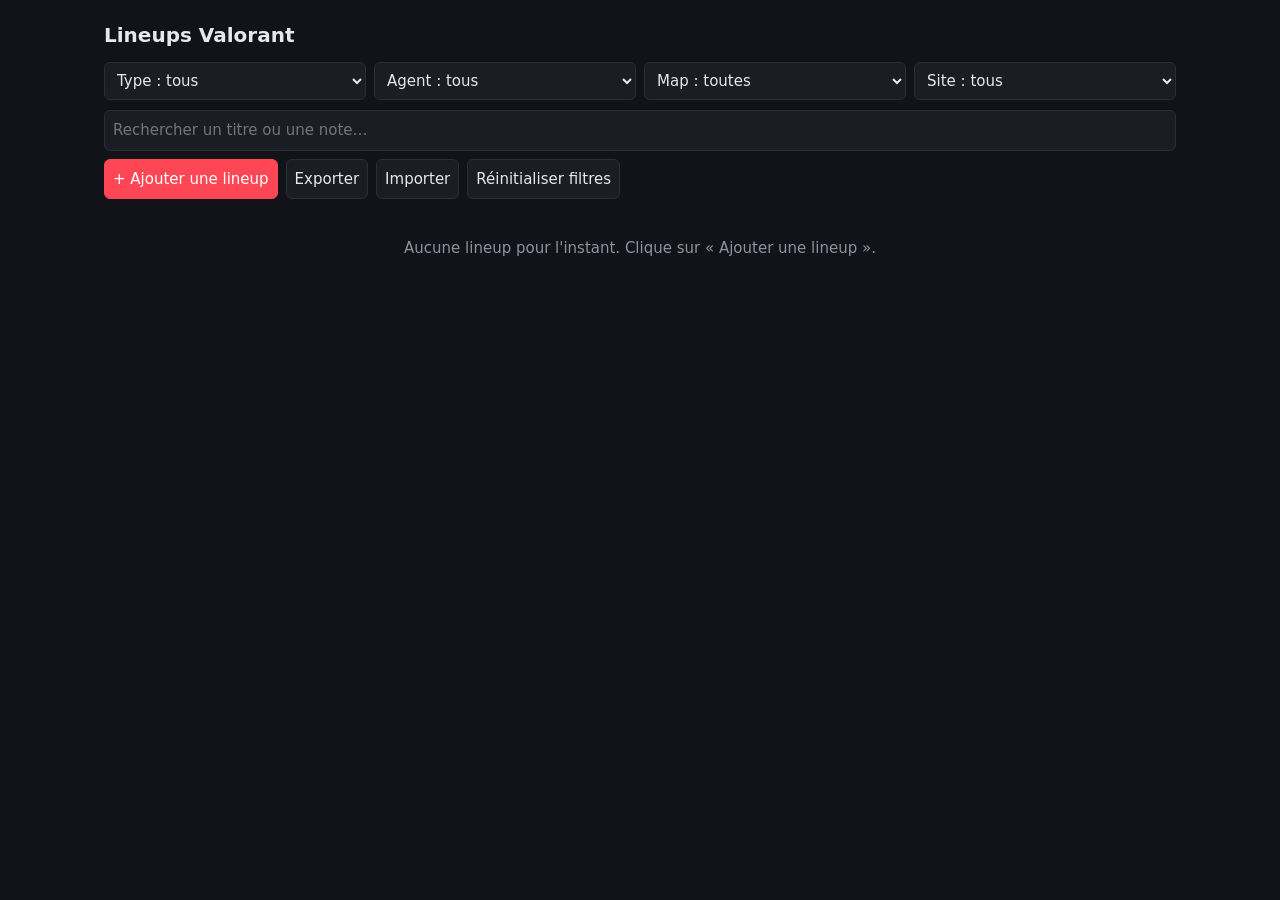
==== index.html @ 7e32803d "Add files via upload" ====
<!DOCTYPE html>
<html lang="fr"><head><meta charset="utf-8">
<meta name="viewport" content="width=device-width,initial-scale=1">
<title>Lineups Valorant</title>
<link rel="stylesheet" href="style.css?v=3">
</head><body>
<h1>Lineups Valorant</h1>

<div class="bar">
 <select id="fType"></select><select id="fAgent"></select>
 <select id="fMap"></select><select id="fSite"></select>
</div>
<input id="q" placeholder="Rechercher un titre ou une note…">
<div class="row">
 <button class="p" id="add">+ Ajouter une lineup</button>
 <button id="exp">Exporter</button>
 <button id="imp">Importer</button>
 <button id="rst">Réinitialiser filtres</button>
 <input type="file" id="impf" accept=".json" hidden>
</div>
<div id="warn" class="err" hidden></div>
<div id="out"></div>
<div id="lb" hidden><img alt=""></div>

<dialog id="dlg"><div>
 <label>Titre</label><input id="fTitle" maxlength="80" placeholder="ex : Molly depuis le spawn vers Heaven">
 <label>Type</label><select id="eType"></select>
 <label>Agent(s)</label><div class="chips" id="eAgents"></div>
 <label>Map</label><select id="eMap"></select>
 <label>Site</label><select id="eSite"></select>
 <label>Jump Boost</label>
 <div class="chips"><label><input type="checkbox" id="eJump"> Nécessite un Jump Boost</label></div>
 <label>Timer (optionnel)</label><input id="eTimer" placeholder="ex : 1:20 ou 45" maxlength="5">
 <label>Notes (position, visée, repères…)</label><textarea id="eNote" rows="4"></textarea>
 <label>Lien (vidéo, optionnel)</label><input id="eLink" type="url" placeholder="https://…">
 <label>Images (optionnel, plusieurs possibles)</label>
 <label class="drop" id="drop">Déposer des images ici, coller (Ctrl+V) ou toucher pour choisir<input id="eImg" type="file" accept="image/*" multiple hidden></label>
 <div id="thumbs"></div>
 <div id="err" class="err"></div>
 <div class="row"><button class="p" id="save">Enregistrer</button><button id="cancel">Annuler</button></div>
</div></dialog>
<script src="data.js?v=3"></script>
<script src="app.js?v=3"></script>
</body></html>
---- style.css ----
:root{--bg:#111318;--card:#1a1d24;--line:#2a2e38;--tx:#e6e8ec;--mu:#8b92a1;--ac:#ff4655}
*{box-sizing:border-box}
body{margin:0;background:var(--bg);color:var(--tx);font:15px/1.5 system-ui,sans-serif;padding:14px;max-width:1100px;margin:auto}
h1{font-size:20px;margin:6px 0 12px}
h2{font-size:17px;margin:24px 0 4px;border-bottom:1px solid var(--line);padding-bottom:4px;color:var(--ac)}
h3{font-size:14px;margin:14px 0 6px;color:var(--mu);text-transform:uppercase;letter-spacing:.05em}
.bar{display:grid;grid-template-columns:repeat(auto-fit,minmax(130px,1fr));gap:8px;margin-bottom:10px}
select,input,textarea,button{font:inherit;color:var(--tx);background:var(--card);border:1px solid var(--line);border-radius:6px;padding:8px;width:100%}
button{cursor:pointer;width:auto}
button.p{background:var(--ac);border-color:var(--ac);color:#fff}
.row{display:flex;gap:8px;flex-wrap:wrap;margin:8px 0}
.grid{display:grid;grid-template-columns:repeat(auto-fill,minmax(250px,1fr));gap:10px}
.card{background:var(--card);border:1px solid var(--line);border-radius:8px;padding:10px;overflow:hidden}
.stripe{display:flex;height:4px;margin:-10px -10px 8px}.stripe span{flex:1}
.card h4{margin:0 0 6px;font-size:15px}
.card img{width:100%;border-radius:6px;margin:6px 0;cursor:pointer}
.b{display:inline-block;font-size:12px;border:1px solid var(--line);border-radius:4px;padding:1px 7px;margin:0 4px 4px 0;color:var(--mu)}
.b.t{color:var(--ac);border-color:var(--ac)}
.b.j{color:#7ad37a;border-color:#7ad37a}
.n{color:var(--mu);font-size:13px;white-space:pre-wrap}
.card a{color:var(--ac);font-size:13px}
.card .act{display:flex;gap:6px;margin-top:6px}
.card .act button{padding:3px 10px;font-size:12px}
dialog{background:var(--bg);color:var(--tx);border:1px solid var(--line);border-radius:10px;max-width:520px;width:94%;padding:14px;max-height:92vh;overflow:auto}
dialog::backdrop{background:rgba(0,0,0,.7)}
label{display:block;font-size:13px;color:var(--mu);margin:10px 0 3px}
.chips{display:flex;flex-wrap:wrap;gap:6px}
.chips label{margin:0;display:flex;align-items:center;gap:4px;color:var(--tx);border:1px solid var(--line);border-radius:6px;padding:4px 8px}
.chips input{width:auto}
.empty{color:var(--mu);text-align:center;padding:30px 0}
.err{color:#ff6b6b;font-size:13px;margin:6px 0}
.drop{border:1px dashed var(--line);border-radius:6px;padding:14px;text-align:center;cursor:pointer}
.drop.over{border-color:var(--ac);color:var(--tx)}
#thumbs{display:flex;flex-wrap:wrap;gap:6px;margin-top:6px}
.th{position:relative}.th img{width:72px;height:72px;object-fit:cover;border-radius:6px;display:block}
.th button{position:absolute;top:2px;right:2px;padding:0 6px;line-height:18px;font-size:14px;background:rgba(0,0,0,.7)}
.gal{display:grid;grid-template-columns:repeat(auto-fill,minmax(100px,1fr));gap:4px;margin:6px 0}
.gal img{margin:0;aspect-ratio:4/3;object-fit:cover}
.gal.one{grid-template-columns:1fr}.gal.one img{aspect-ratio:auto}
#lb{position:fixed;inset:0;background:rgba(0,0,0,.92);display:flex;align-items:center;justify-content:center;z-index:9;padding:8px}
#lb[hidden]{display:none}#lb img{max-width:100%;max-height:100%}
.tm{font-size:13px;margin-top:4px}
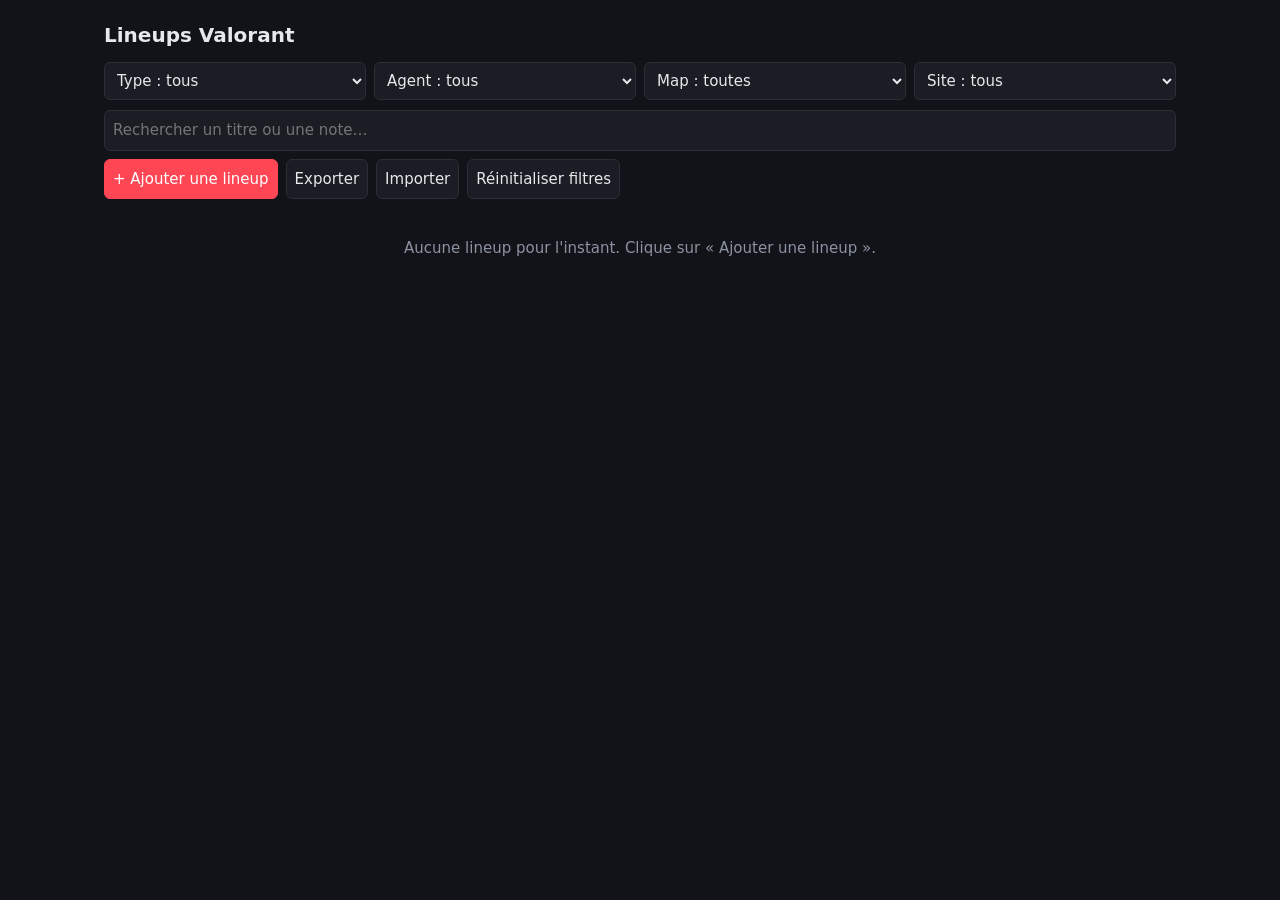
==== commit 87473293: "Add files via upload" ====
--- a/index.html
+++ b/index.html
@@ -2,7 +2,7 @@
 <html lang="fr"><head><meta charset="utf-8">
 <meta name="viewport" content="width=device-width,initial-scale=1">
 <title>Lineups Valorant</title>
-<link rel="stylesheet" href="style.css?v=3">
+<link rel="stylesheet" href="style.css?v=5">
 </head><body>
 <h1>Lineups Valorant</h1>
 
@@ -30,7 +30,7 @@
  <label>Site</label><select id="eSite"></select>
  <label>Jump Boost</label>
  <div class="chips"><label><input type="checkbox" id="eJump"> Nécessite un Jump Boost</label></div>
- <label>Timer (optionnel)</label><input id="eTimer" placeholder="ex : 1:20 ou 45" maxlength="5">
+ <label>Time en secondes (optionnel)</label><input id="eTimer" placeholder="ex : 45" inputmode="numeric" maxlength="4">
  <label>Notes (position, visée, repères…)</label><textarea id="eNote" rows="4"></textarea>
  <label>Lien (vidéo, optionnel)</label><input id="eLink" type="url" placeholder="https://…">
  <label>Images (optionnel, plusieurs possibles)</label>
@@ -39,6 +39,6 @@
  <div id="err" class="err"></div>
  <div class="row"><button class="p" id="save">Enregistrer</button><button id="cancel">Annuler</button></div>
 </div></dialog>
-<script src="data.js?v=3"></script>
-<script src="app.js?v=3"></script>
+<script src="data.js?v=5"></script>
+<script src="app.js?v=5"></script>
 </body></html>
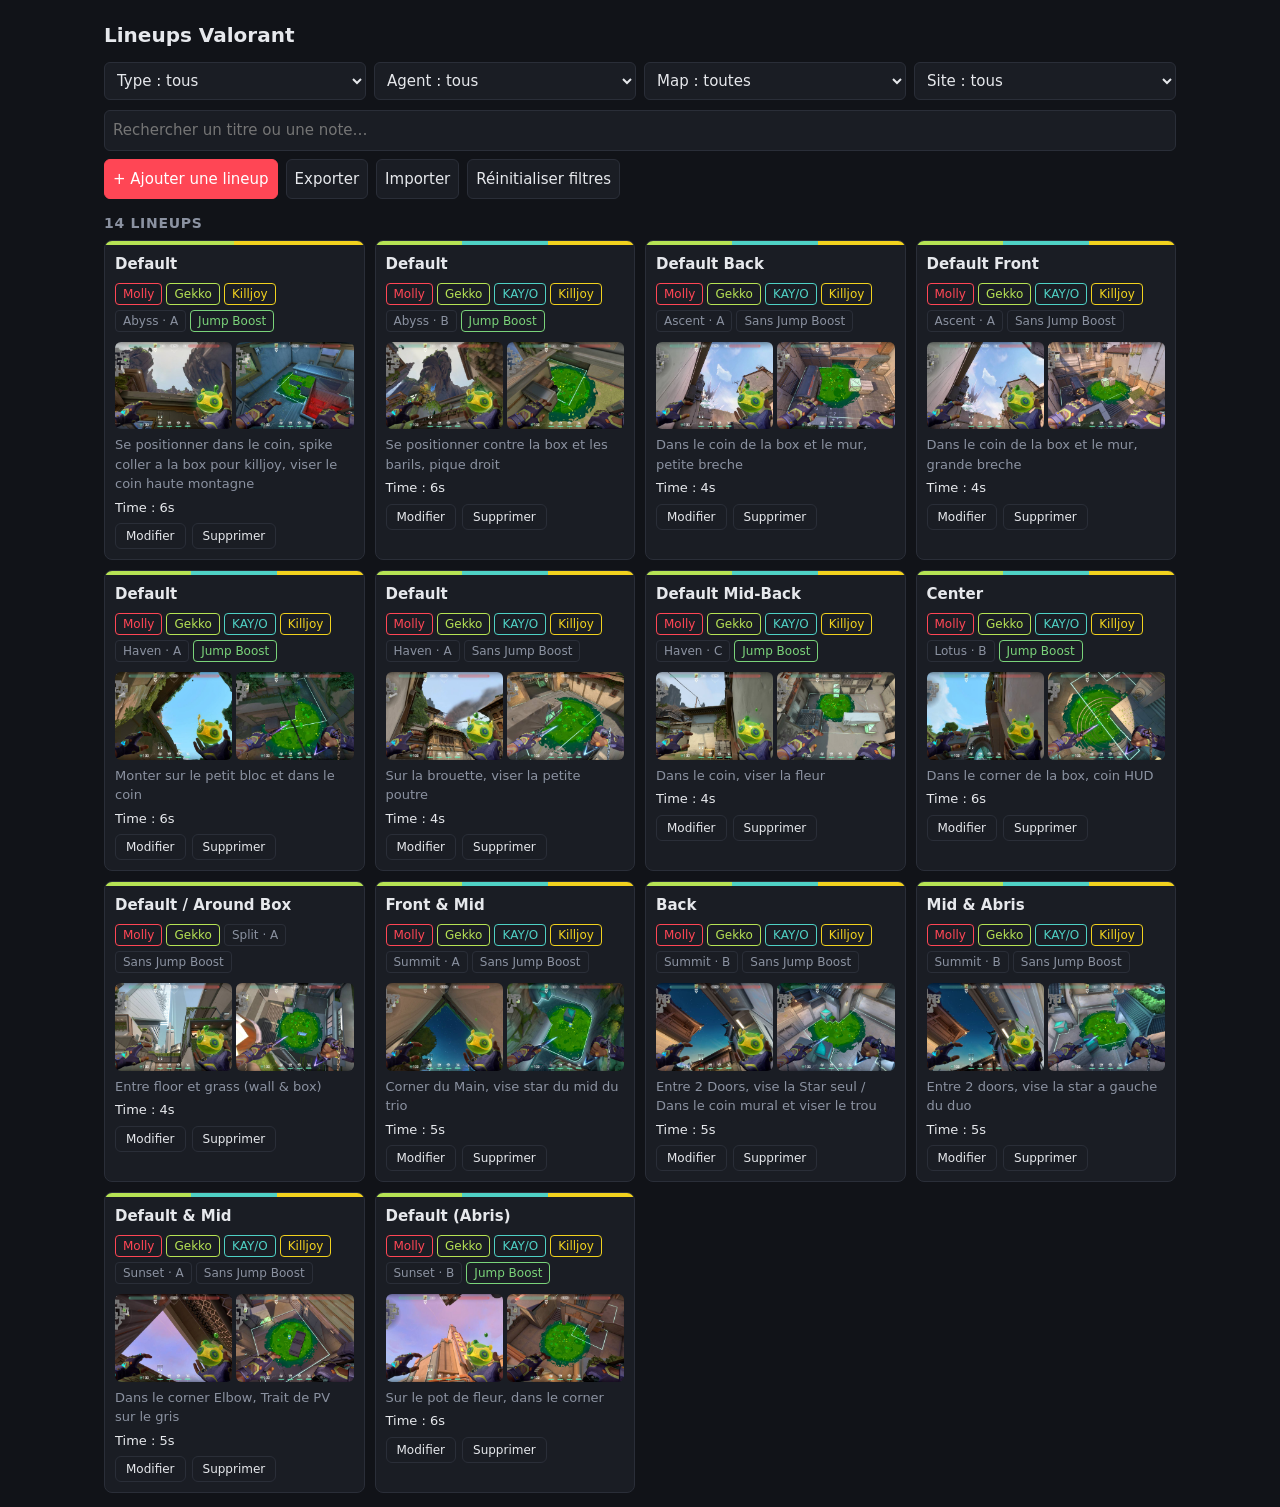
==== commit 3541a986: "Add files via upload" ====
--- a/index.html
+++ b/index.html
@@ -2,7 +2,7 @@
 <html lang="fr"><head><meta charset="utf-8">
 <meta name="viewport" content="width=device-width,initial-scale=1">
 <title>Lineups Valorant</title>
-<link rel="stylesheet" href="style.css?v=5">
+<link rel="stylesheet" href="style.css?v=6">
 </head><body>
 <h1>Lineups Valorant</h1>
 
@@ -39,6 +39,6 @@
  <div id="err" class="err"></div>
  <div class="row"><button class="p" id="save">Enregistrer</button><button id="cancel">Annuler</button></div>
 </div></dialog>
-<script src="data.js?v=5"></script>
-<script src="app.js?v=5"></script>
+<script src="data.js?v=6"></script>
+<script src="app.js?v=6"></script>
 </body></html>
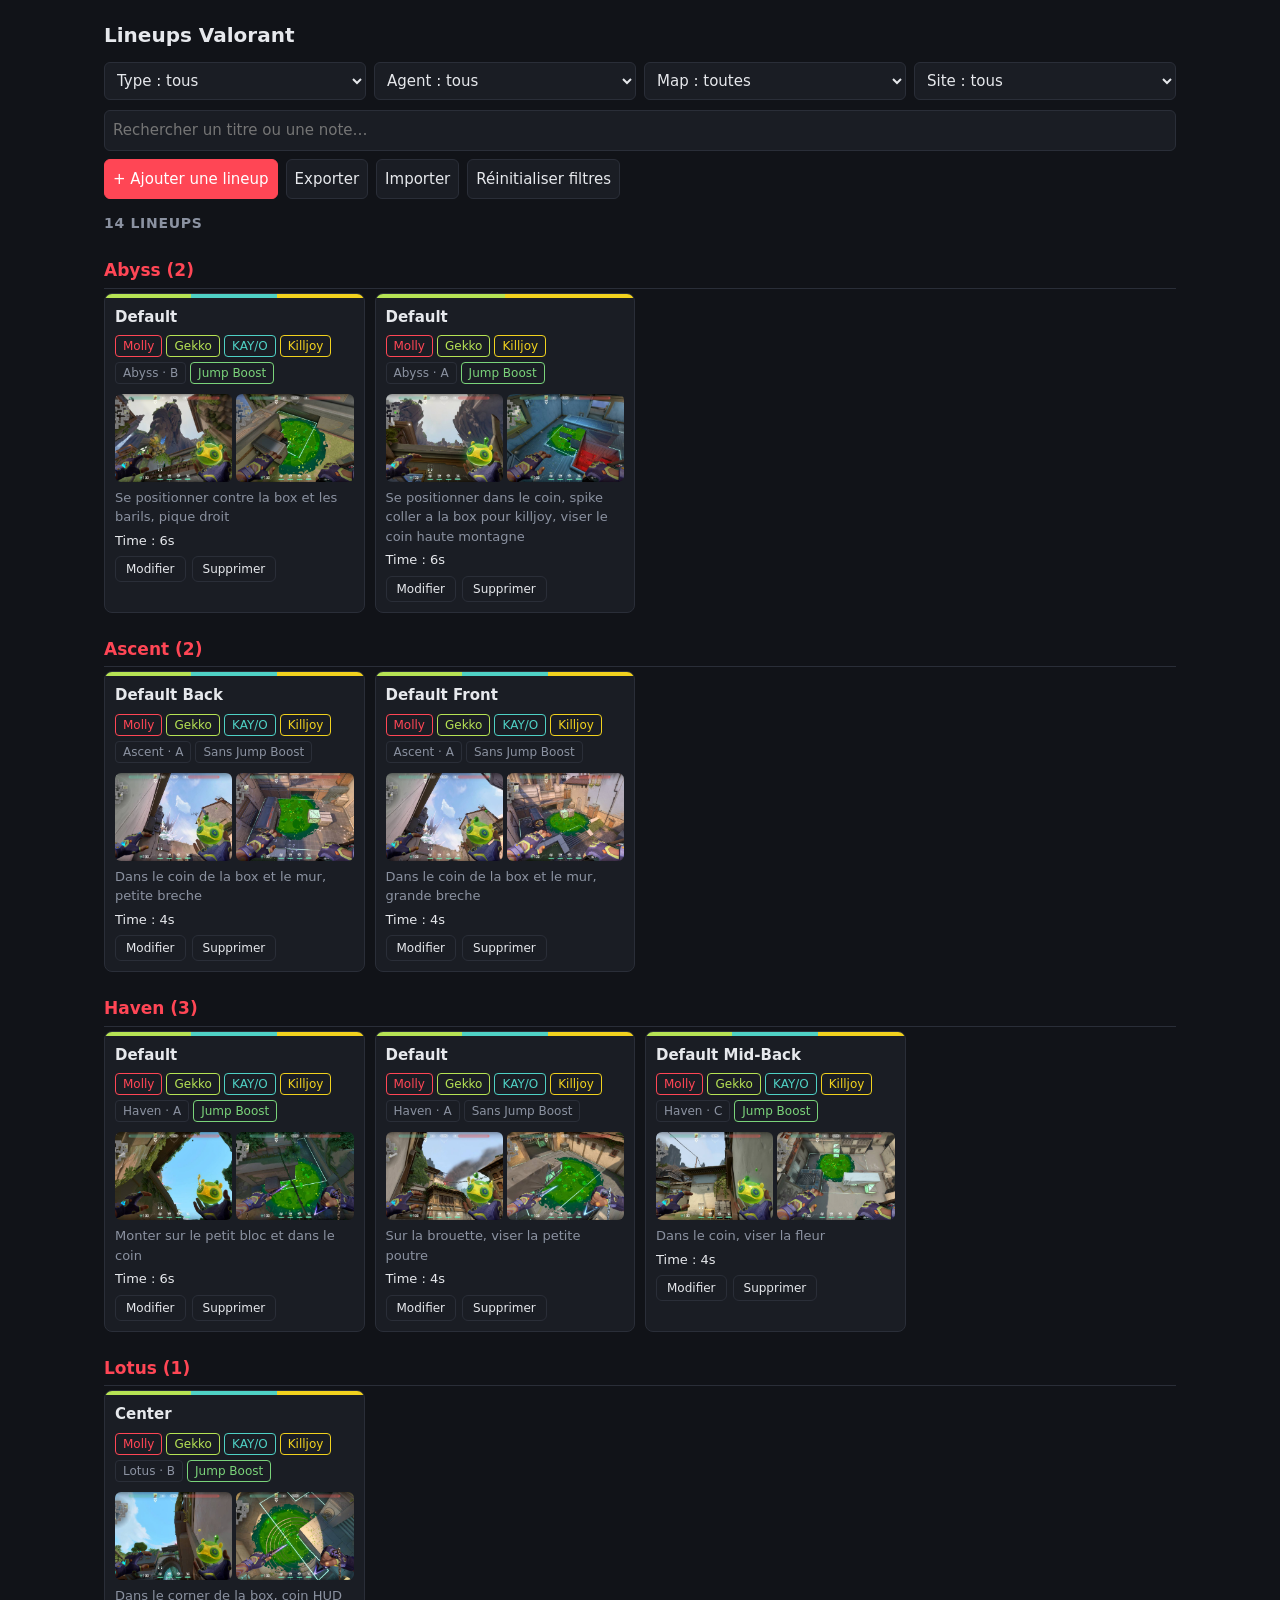
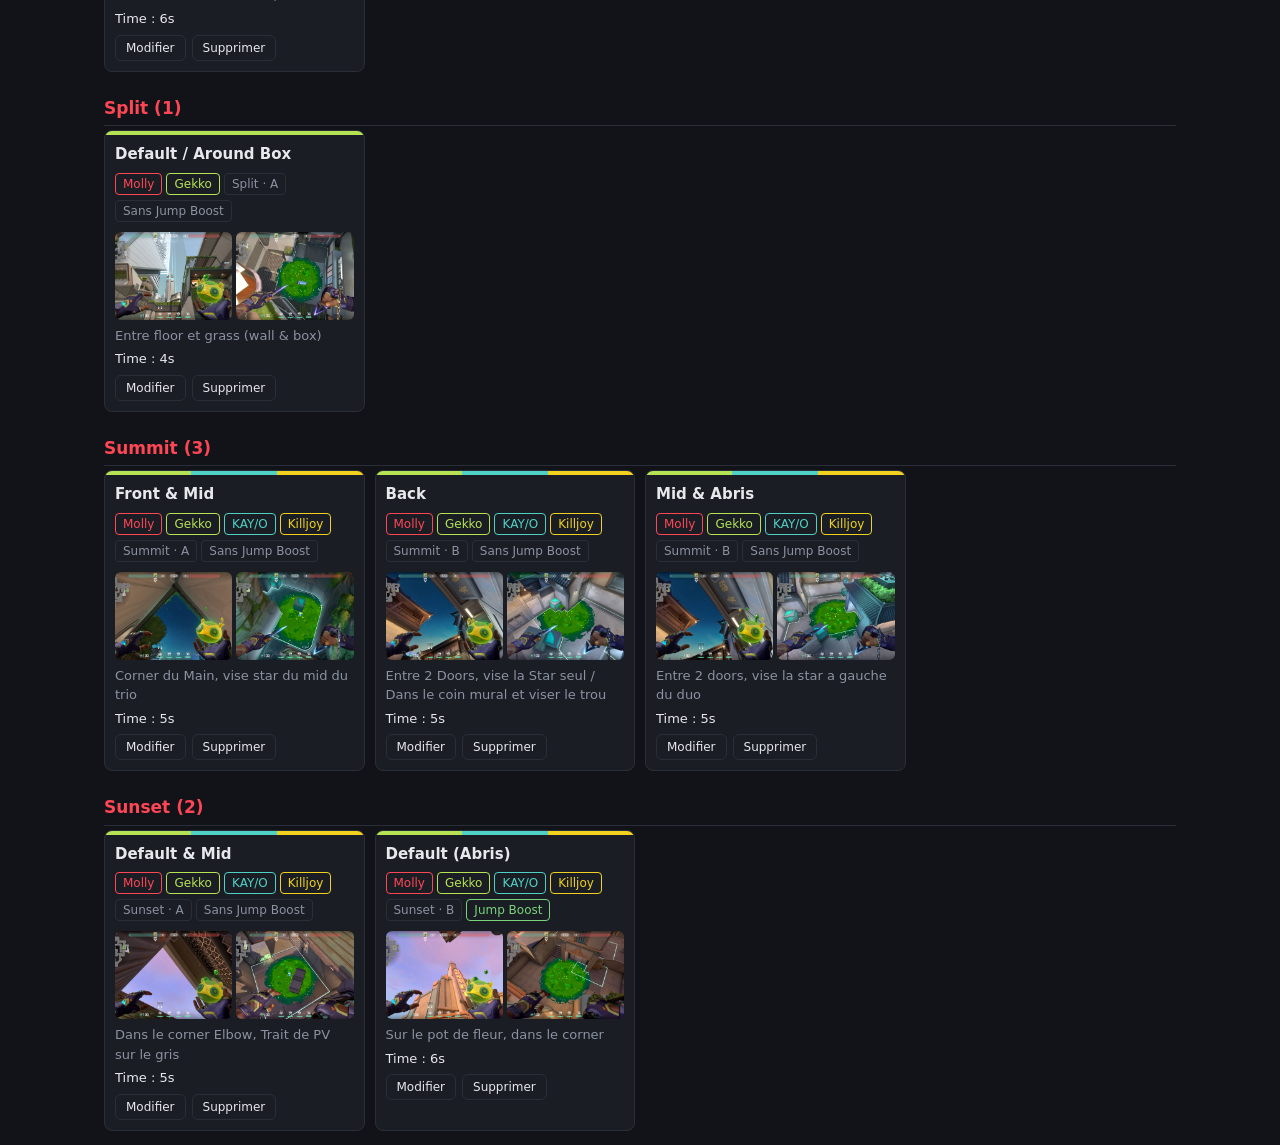
==== commit 71ac8306: "Add files via upload" ====
--- a/index.html
+++ b/index.html
@@ -2,7 +2,7 @@
 <html lang="fr"><head><meta charset="utf-8">
 <meta name="viewport" content="width=device-width,initial-scale=1">
 <title>Lineups Valorant</title>
-<link rel="stylesheet" href="style.css?v=6">
+<link rel="stylesheet" href="style.css?v=8">
 </head><body>
 <h1>Lineups Valorant</h1>
 
@@ -20,6 +20,7 @@
 </div>
 <div id="warn" class="err" hidden></div>
 <div id="out"></div>
+<div id="dv" hidden><div class="dvin"><div class="dvbar"><button id="dvx" type="button">Fermer</button></div><div id="dvc"></div></div></div>
 <div id="lb" hidden><img alt=""></div>
 
 <dialog id="dlg"><div>
@@ -39,6 +40,6 @@
  <div id="err" class="err"></div>
  <div class="row"><button class="p" id="save">Enregistrer</button><button id="cancel">Annuler</button></div>
 </div></dialog>
-<script src="data.js?v=6"></script>
-<script src="app.js?v=6"></script>
+<script src="data.js?v=8"></script>
+<script src="app.js?v=8"></script>
 </body></html>
--- a/style.css
+++ b/style.css
@@ -40,3 +40,10 @@
 #lb{position:fixed;inset:0;background:rgba(0,0,0,.92);display:flex;align-items:center;justify-content:center;z-index:9;padding:8px}
 #lb[hidden]{display:none}#lb img{max-width:100%;max-height:100%}
 .tm{font-size:13px;margin-top:4px}
+.card:not(.big){cursor:pointer}
+.card.big h4{font-size:18px}
+.gal.big{grid-template-columns:1fr}.gal.big img{aspect-ratio:auto;cursor:zoom-in}
+#dv{position:fixed;inset:0;background:rgba(0,0,0,.85);z-index:8;overflow:auto;padding:10px}
+#dv[hidden]{display:none}
+.dvin{max-width:760px;margin:0 auto}
+.dvbar{position:sticky;top:0;text-align:right;padding:2px 0 8px;z-index:1}
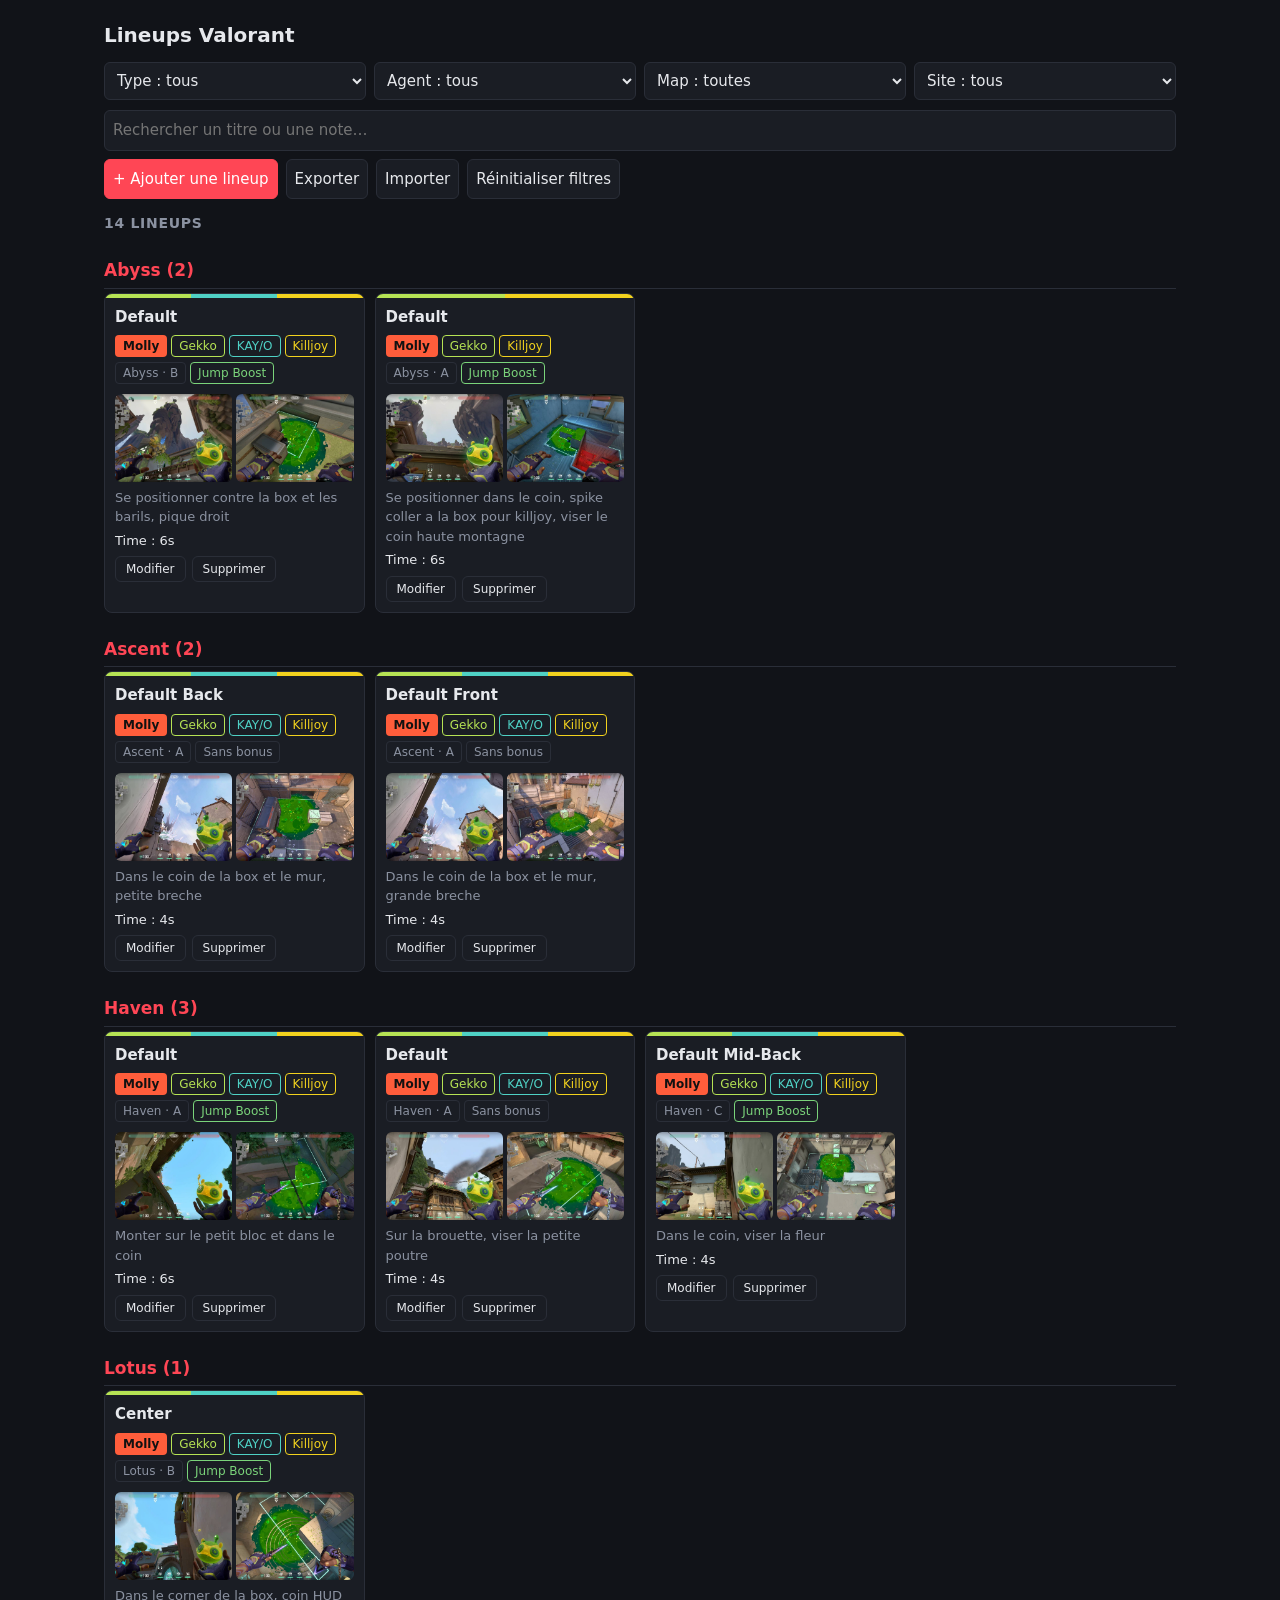
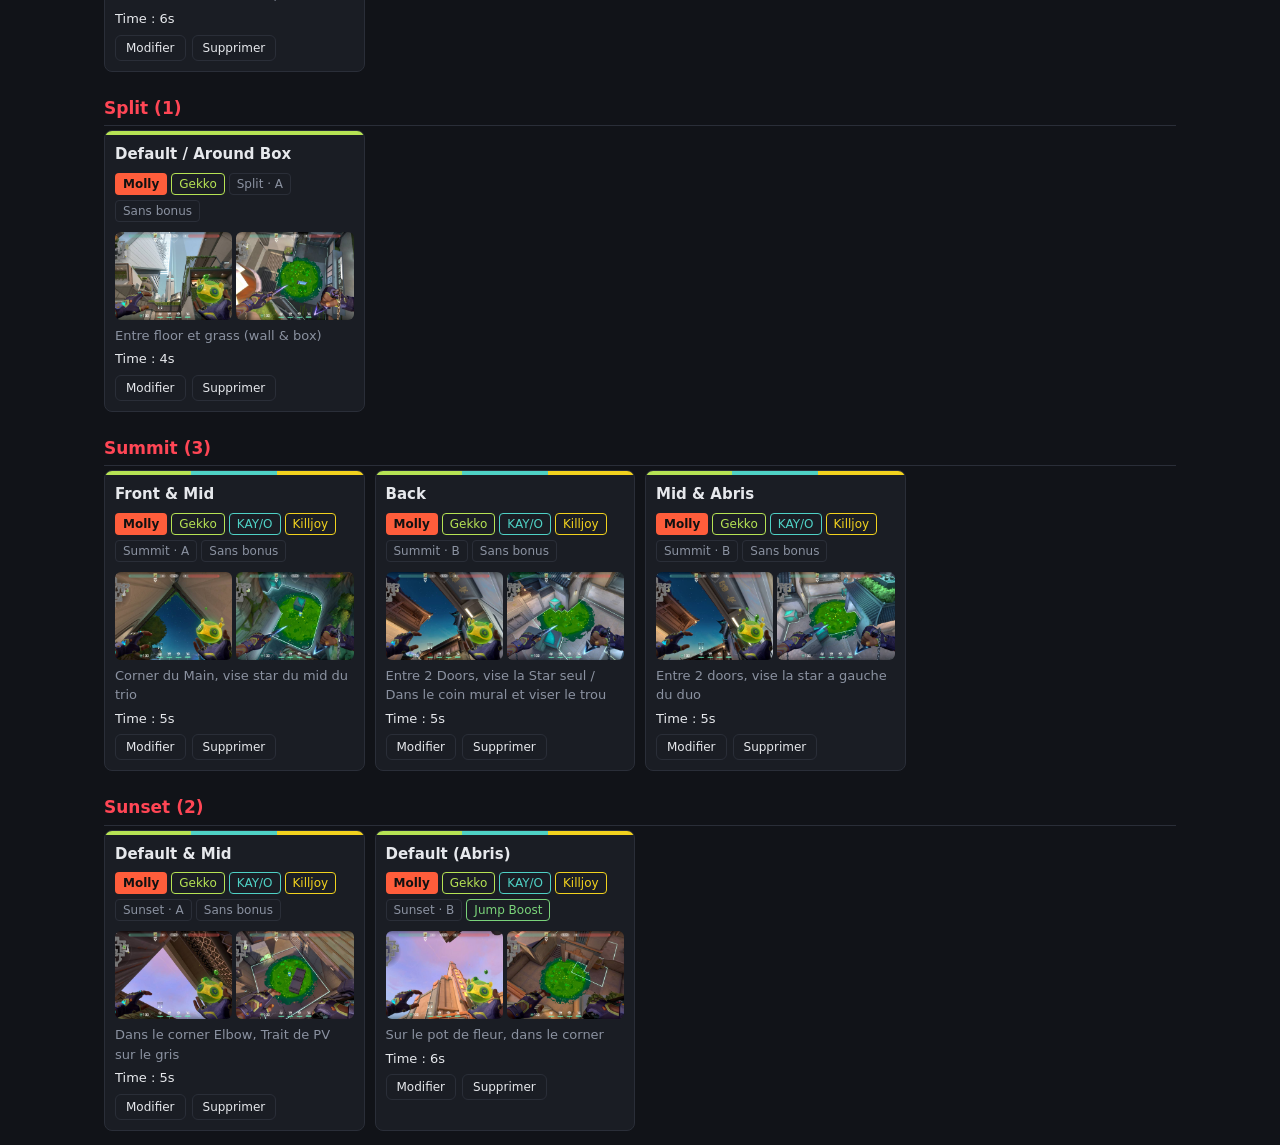
==== commit ca6cd339: "Add files via upload" ====
--- a/index.html
+++ b/index.html
@@ -2,7 +2,7 @@
 <html lang="fr"><head><meta charset="utf-8">
 <meta name="viewport" content="width=device-width,initial-scale=1">
 <title>Lineups Valorant</title>
-<link rel="stylesheet" href="style.css?v=8">
+<link rel="stylesheet" href="style.css?v=9">
 </head><body>
 <h1>Lineups Valorant</h1>
 
@@ -25,21 +25,23 @@
 
 <dialog id="dlg"><div>
  <label>Titre</label><input id="fTitle" maxlength="80" placeholder="ex : Molly depuis le spawn vers Heaven">
- <label>Type</label><select id="eType"></select>
+ <label>Type</label><div class="chips" id="eType"></div>
  <label>Agent(s)</label><div class="chips" id="eAgents"></div>
  <label>Map</label><select id="eMap"></select>
  <label>Site</label><select id="eSite"></select>
- <label>Jump Boost</label>
- <div class="chips"><label><input type="checkbox" id="eJump"> Nécessite un Jump Boost</label></div>
+ <label>Bonus</label>
+ <div class="chips"><label><input type="checkbox" id="eJump"> Nécessite un Jump Boost</label><label><input type="checkbox" id="eSpeed"> Nécessite un Speed Boost</label></div>
  <label>Time en secondes (optionnel)</label><input id="eTimer" placeholder="ex : 45" inputmode="numeric" maxlength="4">
  <label>Notes (position, visée, repères…)</label><textarea id="eNote" rows="4"></textarea>
- <label>Lien (vidéo, optionnel)</label><input id="eLink" type="url" placeholder="https://…">
+ <label>Lien (optionnel) : https://… ou videos/nom.mp4</label><input id="eLink" placeholder="https://… ou videos/nom.mp4">
+ <label>Vidéo .mp4 (optionnel)</label><label class="drop">Toucher pour choisir une vidéo .mp4<input id="eVid" type="file" accept="video/mp4,.mp4" hidden></label>
+ <div id="vinfo" class="n"></div>
  <label>Images (optionnel, plusieurs possibles)</label>
  <label class="drop" id="drop">Déposer des images ici, coller (Ctrl+V) ou toucher pour choisir<input id="eImg" type="file" accept="image/*" multiple hidden></label>
  <div id="thumbs"></div>
  <div id="err" class="err"></div>
  <div class="row"><button class="p" id="save">Enregistrer</button><button id="cancel">Annuler</button></div>
 </div></dialog>
-<script src="data.js?v=8"></script>
-<script src="app.js?v=8"></script>
+<script src="data.js?v=9"></script>
+<script src="app.js?v=9"></script>
 </body></html>
--- a/style.css
+++ b/style.css
@@ -15,7 +15,7 @@
 .card h4{margin:0 0 6px;font-size:15px}
 .card img{width:100%;border-radius:6px;margin:6px 0;cursor:pointer}
 .b{display:inline-block;font-size:12px;border:1px solid var(--line);border-radius:4px;padding:1px 7px;margin:0 4px 4px 0;color:var(--mu)}
-.b.t{color:var(--ac);border-color:var(--ac)}
+.b.t{color:#111;border-color:transparent;font-weight:600}
 .b.j{color:#7ad37a;border-color:#7ad37a}
 .n{color:var(--mu);font-size:13px;white-space:pre-wrap}
 .card a{color:var(--ac);font-size:13px}
@@ -47,3 +47,7 @@
 #dv[hidden]{display:none}
 .dvin{max-width:760px;margin:0 auto}
 .dvbar{position:sticky;top:0;text-align:right;padding:2px 0 8px;z-index:1}
+.vw{position:relative;margin:6px 0}
+.vid{width:100%;border-radius:6px;display:block;background:#000;max-height:60vh}
+.vw:not(.big)::after{content:"\25B6";position:absolute;left:50%;top:50%;transform:translate(-50%,-50%);color:#fff;background:rgba(0,0,0,.55);border-radius:50%;width:44px;height:44px;line-height:44px;text-align:center;pointer-events:none}
+#vinfo button{padding:2px 8px;font-size:12px;margin-left:6px}
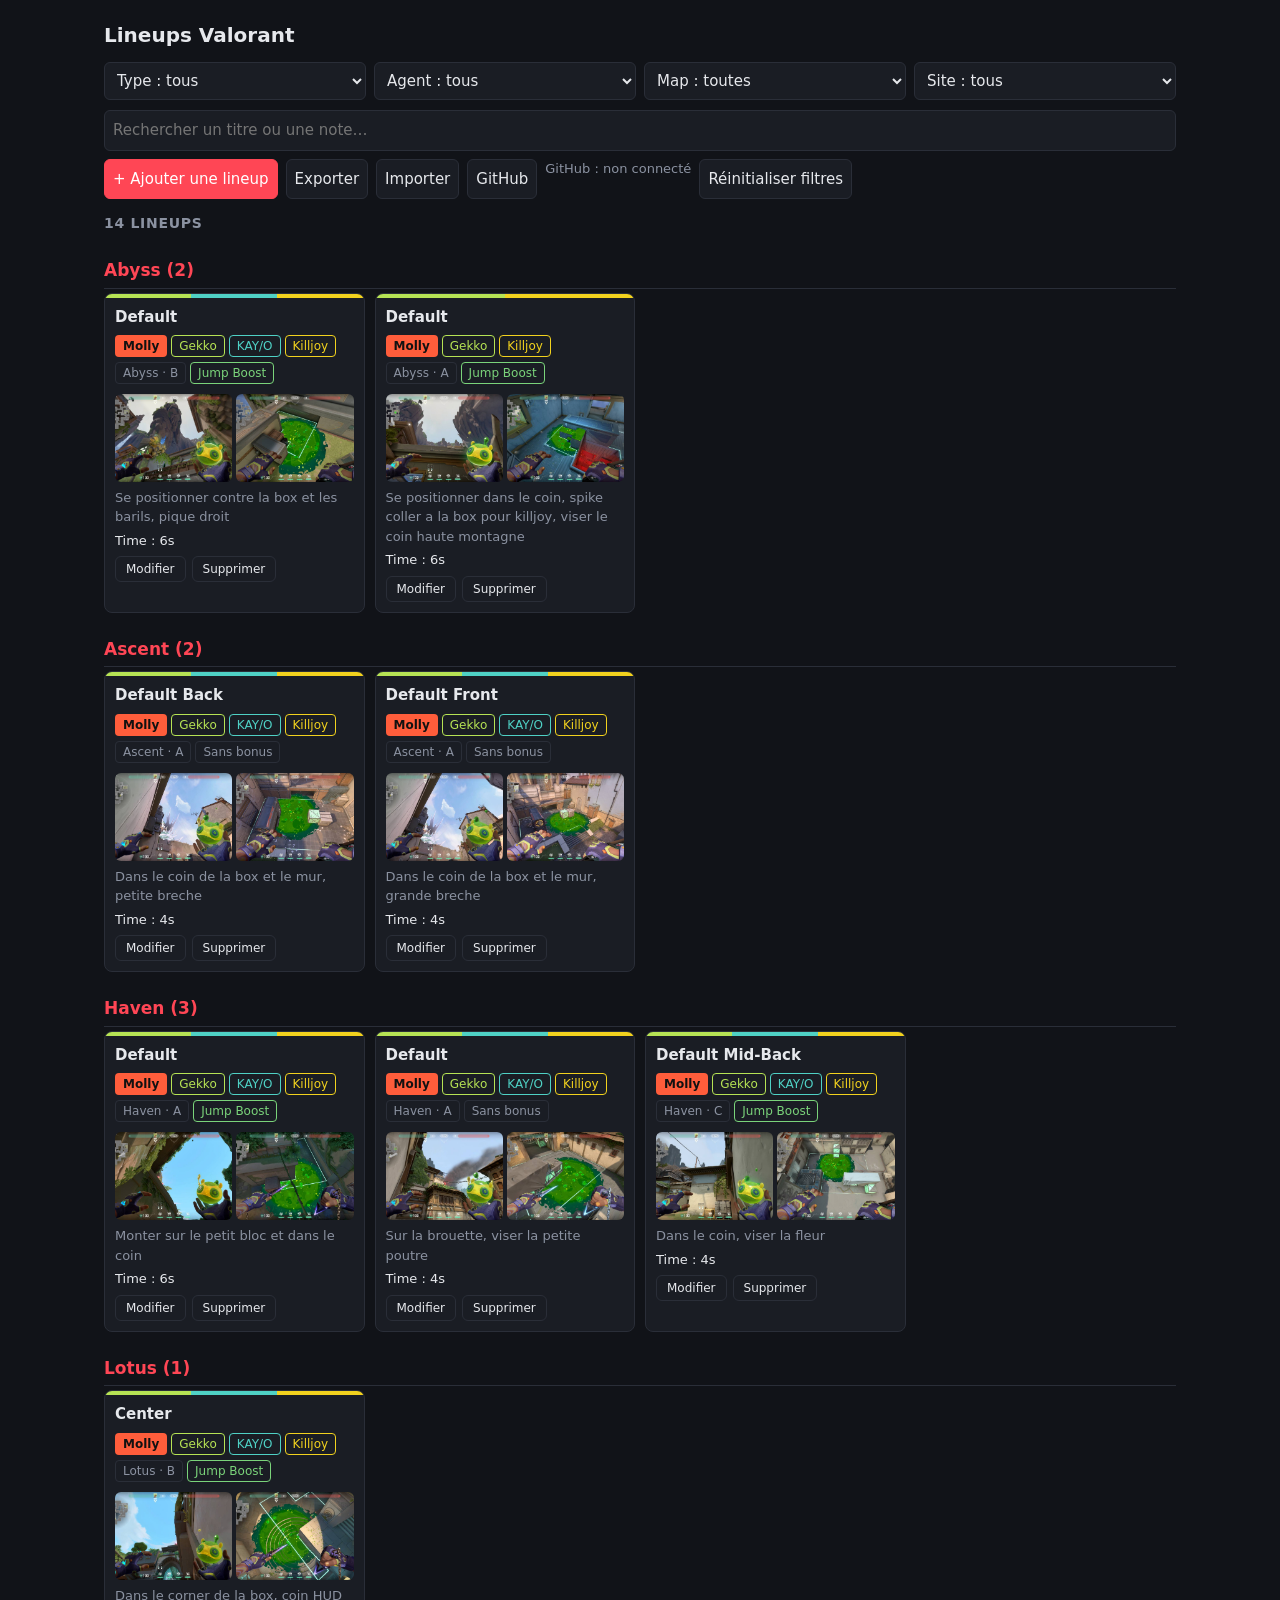
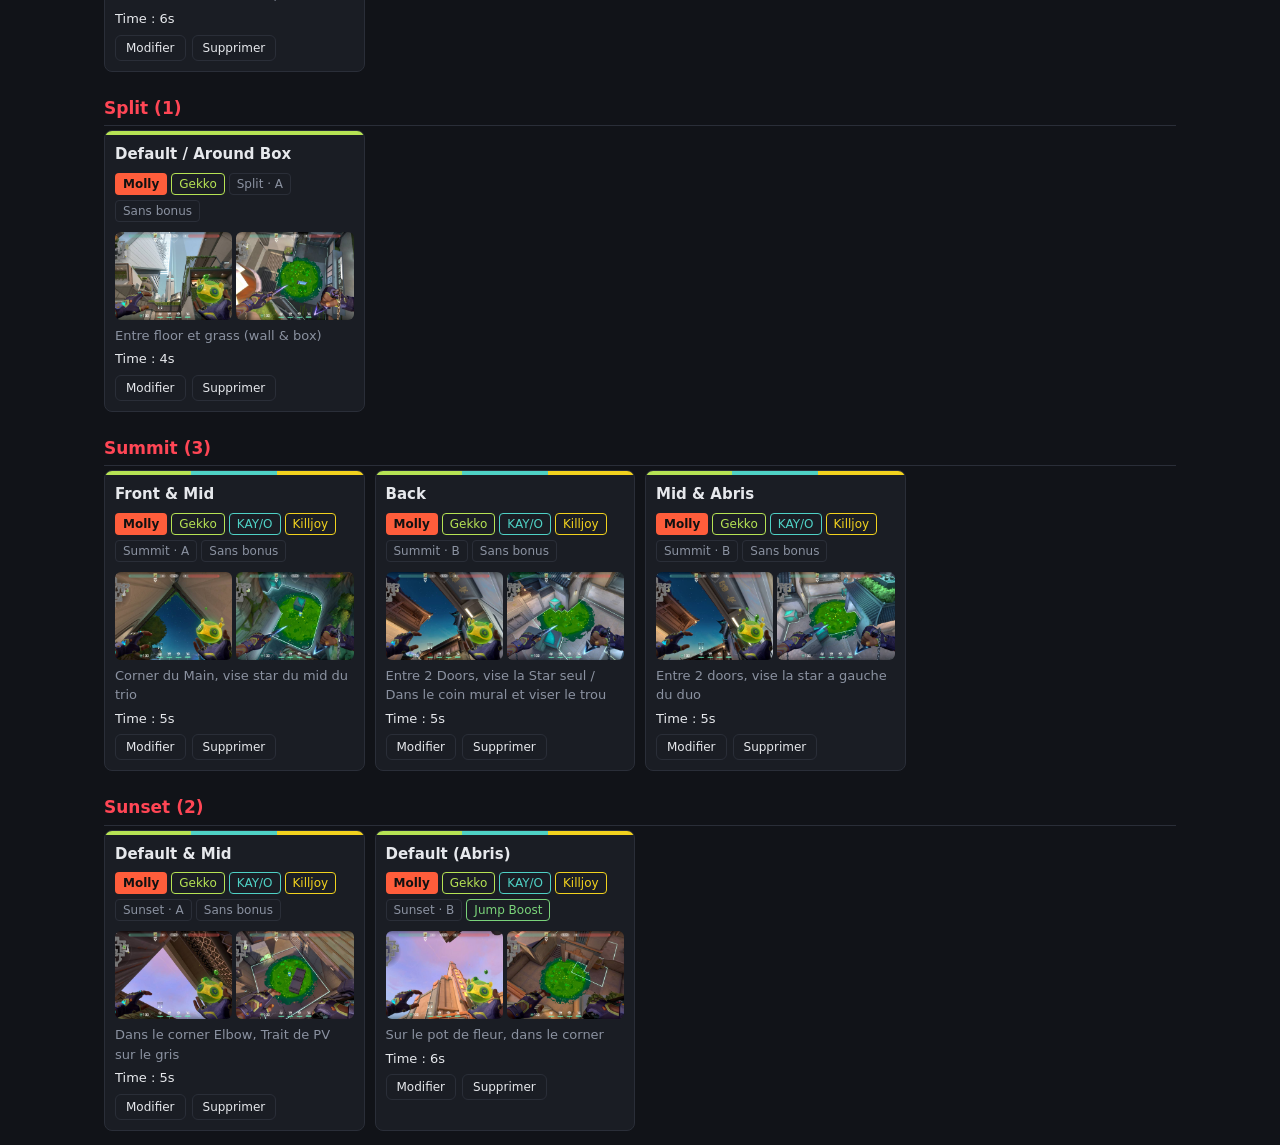
==== commit d5d08e3f: "Add files via upload" ====
--- a/index.html
+++ b/index.html
@@ -2,7 +2,7 @@
 <html lang="fr"><head><meta charset="utf-8">
 <meta name="viewport" content="width=device-width,initial-scale=1">
 <title>Lineups Valorant</title>
-<link rel="stylesheet" href="style.css?v=9">
+<link rel="stylesheet" href="style.css?v=10">
 </head><body>
 <h1>Lineups Valorant</h1>
 
@@ -15,6 +15,7 @@
  <button class="p" id="add">+ Ajouter une lineup</button>
  <button id="exp">Exporter</button>
  <button id="imp">Importer</button>
+ <button id="gh">GitHub</button><span id="sync" class="n"></span>
  <button id="rst">Réinitialiser filtres</button>
  <input type="file" id="impf" accept=".json" hidden>
 </div>
@@ -23,6 +24,15 @@
 <div id="dv" hidden><div class="dvin"><div class="dvbar"><button id="dvx" type="button">Fermer</button></div><div id="dvc"></div></div></div>
 <div id="lb" hidden><img alt=""></div>
 
+<dialog id="dgh"><div>
+ <p class="n">Chaque modification est enregistrée automatiquement dans le fichier lineups.json de ton dépôt. Le token reste uniquement dans ce navigateur : à saisir une fois sur chaque appareil.</p>
+ <label>Dépôt</label><input id="ghRepo">
+ <label>Branche</label><input id="ghBranch">
+ <label>Token GitHub</label><input id="ghTok" type="password" autocomplete="off">
+ <p class="n">Créer le token : GitHub › Settings › Developer settings › Personal access tokens › Fine-grained tokens. Accès limité au dépôt Lineupoteque, permission « Contents : Read and write ».</p>
+ <div id="ghErr" class="err"></div>
+ <div class="row"><button class="p" id="ghOn">Connecter</button><button id="ghOff">Déconnecter</button><button id="ghCancel">Fermer</button></div>
+</div></dialog>
 <dialog id="dlg"><div>
  <label>Titre</label><input id="fTitle" maxlength="80" placeholder="ex : Molly depuis le spawn vers Heaven">
  <label>Type</label><div class="chips" id="eType"></div>
@@ -42,6 +52,6 @@
  <div id="err" class="err"></div>
  <div class="row"><button class="p" id="save">Enregistrer</button><button id="cancel">Annuler</button></div>
 </div></dialog>
-<script src="data.js?v=9"></script>
-<script src="app.js?v=9"></script>
+<script src="data.js?v=10"></script>
+<script src="app.js?v=10"></script>
 </body></html>
